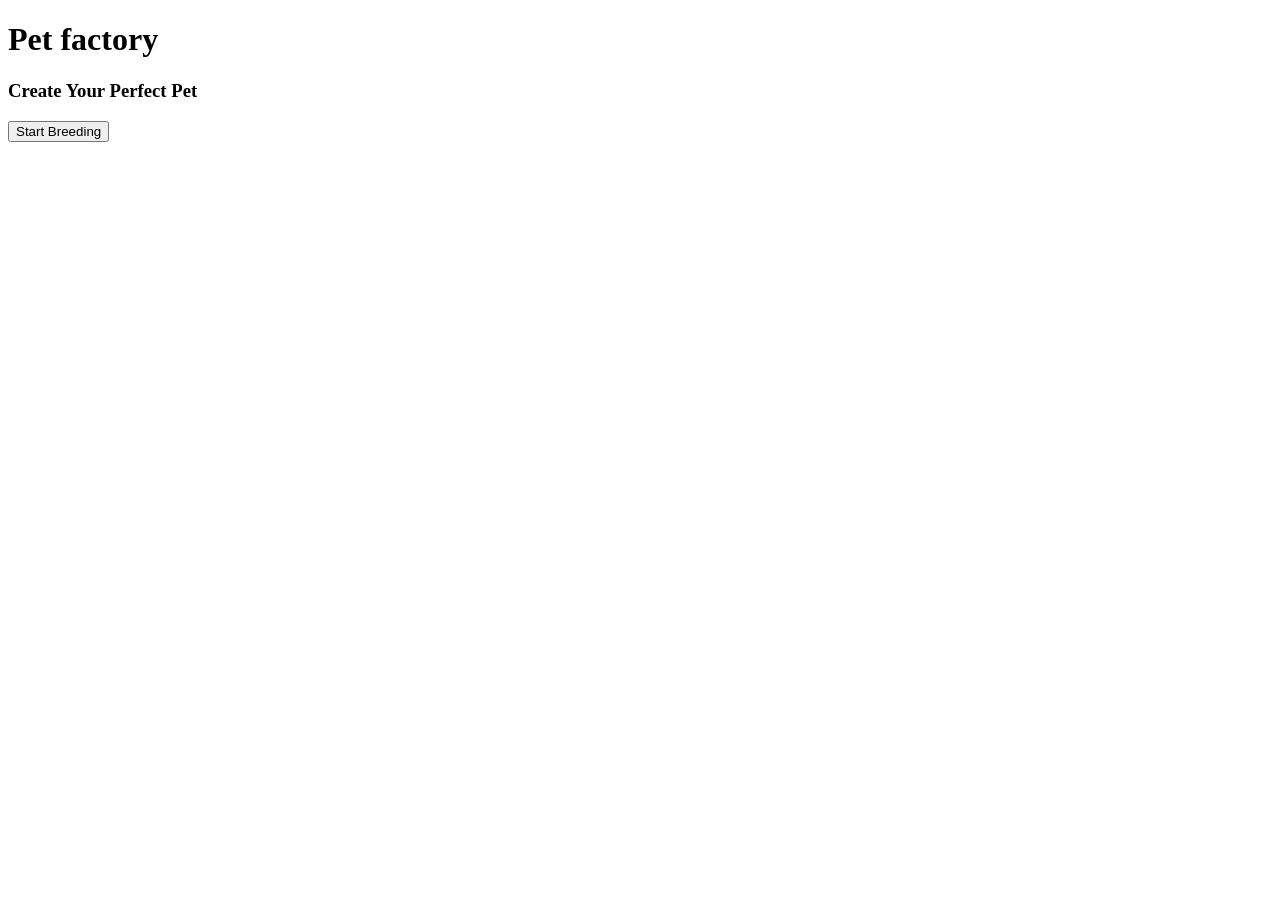
==== index.html @ 8ae59bd9 "change imge to svg" ====
<!DOCTYPE html>
<html lang="en">

<head>
    <meta charset="UTF-8">
    <meta name="viewport" content="width=device-width, initial-scale=1.0">
    <title>Homepage</title>
    <link rel="stylesheet" href="CSS/general.css">
    <link rel="icon" type="image/x-icon" href="SVG/favicons.svg">
</head>

<body>
    <h1>Pet factory</h1>
    <h3>Create Your Perfect Pet</h3>
    <a href=" choose_animal.html"><button>Start Breeding</button></a>
</body>

</html>
---- CSS/general.css ----
/* =========================================
   Avatar Container
========================================= */

.avatar-container {

    width: 300px;
    height: 300px;

    /* margin: 20px auto; */

    overflow: hidden;

    border: 1px solid black;

}


/* =========================================
   Avatar Stage
========================================= */

.avatar-stage {

    position: relative;

    width: 300px;
    height: 300px;

    overflow: hidden;

}


/* =========================================
   All Avatar Images
========================================= */

.avatar-stage img {

    position: absolute;

    left: 0;
    top: 0;

    width: 100%;
    height: 100%;

    object-fit: contain;

    transform-origin: center center;

    pointer-events: none;

}


/* =========================================
   Body
========================================= */

#bodyImg {

    left: 0;
    top: 0;

    transform: none;

}


/* =========================================
   Eye / Ear / Tail
========================================= */

#eyeImg,
#earImg,
#tailImg {

    left: 0;
    top: 0;

}

.selected {
    background: #4CAF50;
    color: white;
    border: 3px solid #2E7D32;
}

#tailImg {
    z-index: 1;
}


#earImg {
    z-index: 2;
}


#bodyImg {
    z-index: 2;
}


#eyeImg {
    z-index: 4;
}
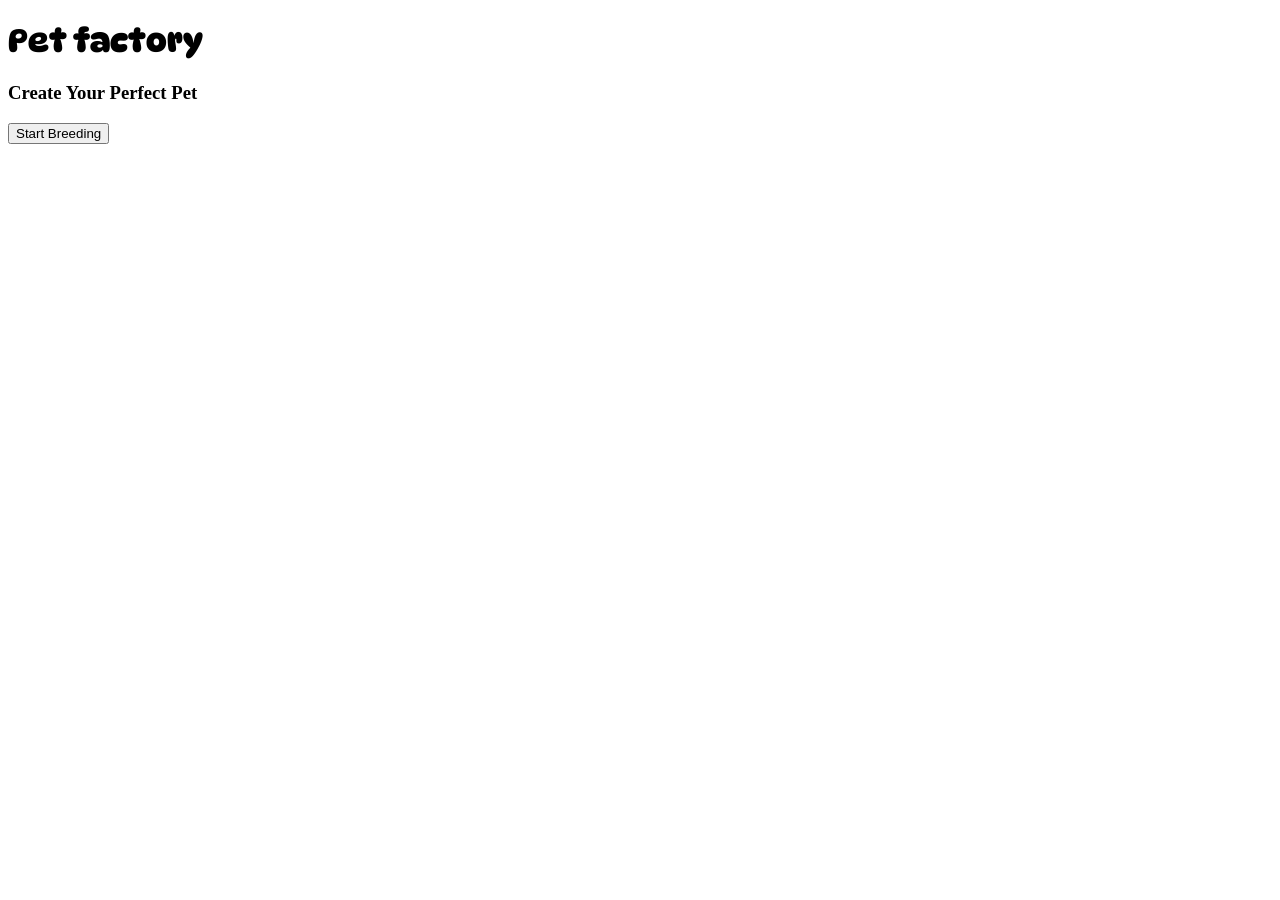
==== commit b984c889: "html add div on all content" ====
--- a/index.html
+++ b/index.html
@@ -6,13 +6,15 @@
     <meta name="viewport" content="width=device-width, initial-scale=1.0">
     <title>Homepage</title>
     <link rel="stylesheet" href="CSS/general.css">
-    <link rel="icon" type="image/x-icon" href="SVG/favicons.svg">
+    <link rel="icon" type="image/svg+xml" href="SVG/favicons.svg">
 </head>
 
 <body>
-    <h1>Pet factory</h1>
-    <h3>Create Your Perfect Pet</h3>
-    <a href=" choose_animal.html"><button>Start Breeding</button></a>
+    <div class="content">
+        <h1>Pet factory</h1>
+        <h3>Create Your Perfect Pet</h3>
+        <a href=" choose_animal.html"><button>Start Breeding</button></a>
+    </div>
 </body>
 
 </html>
--- a/CSS/general.css
+++ b/CSS/general.css
@@ -1,3 +1,9 @@
+@import url('https://fonts.googleapis.com/css2?family=DynaPuff:wght@400..700&family=Gochi+Hand&family=Nunito:ital,wght@0,200..1000;1,200..1000&display=swap');
+
+h1 {
+    font-family: 'DynaPuff', cursive;
+}
+
 /* =========================================
    Avatar Container
 ========================================= */
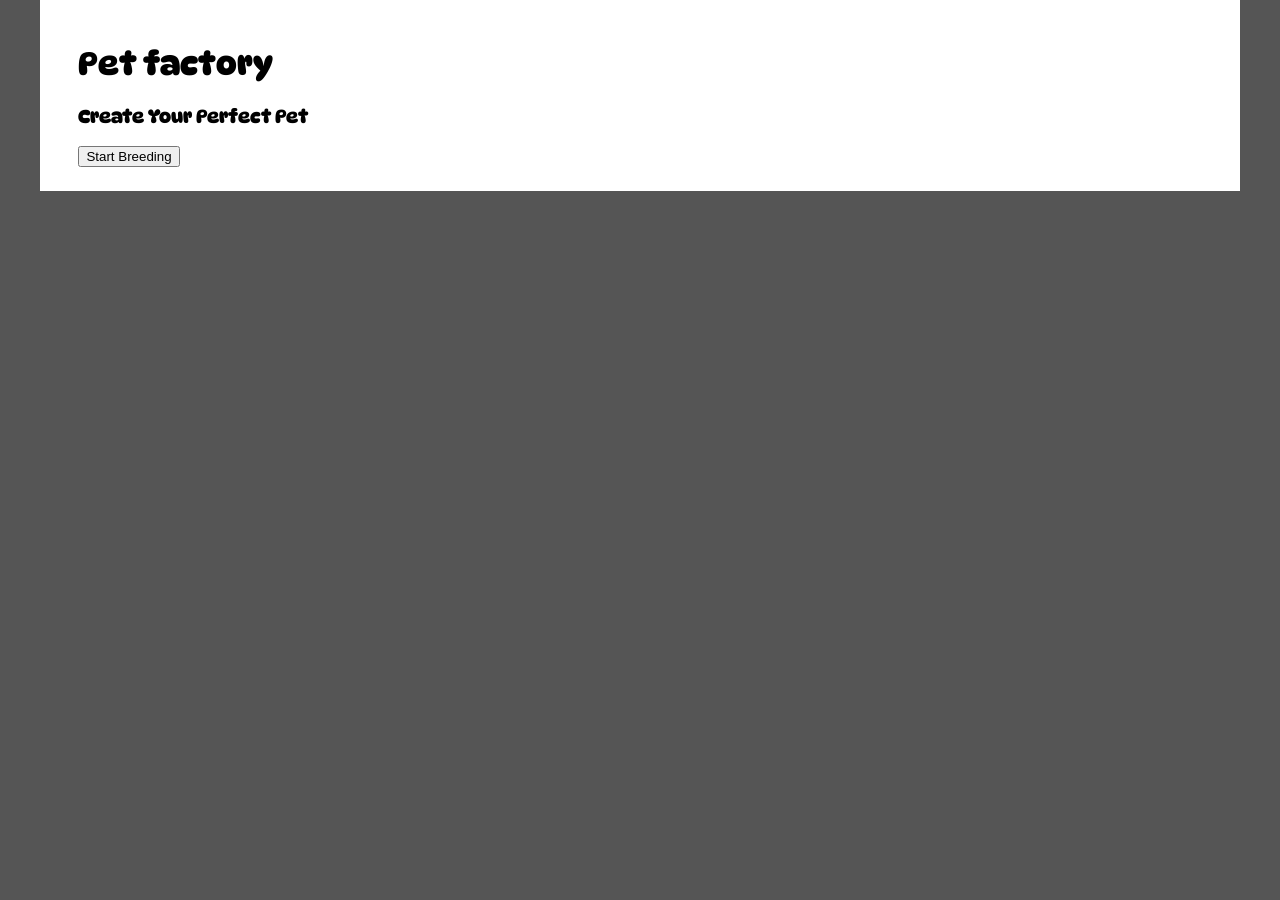
==== commit b92faacf: "add '- WonderPaws Foundry' in title" ====
--- a/index.html
+++ b/index.html
@@ -4,7 +4,7 @@
 <head>
     <meta charset="UTF-8">
     <meta name="viewport" content="width=device-width, initial-scale=1.0">
-    <title>Homepage</title>
+    <title>Homepage - WonderPaws Foundry</title>
     <link rel="stylesheet" href="CSS/general.css">
     <link rel="icon" type="image/svg+xml" href="SVG/favicons.svg">
 </head>
--- a/CSS/general.css
+++ b/CSS/general.css
@@ -1,7 +1,53 @@
 @import url('https://fonts.googleapis.com/css2?family=DynaPuff:wght@400..700&family=Gochi+Hand&family=Nunito:ital,wght@0,200..1000;1,200..1000&display=swap');
+
+:root {
+    /* 字体族设置 */
+    --font-title: 'DynaPuff', cursive, sans-serif;
+    --font-body: 'Nunito', sans-serif;
+    --font-slogan: 'Gochi Hand', cursive;
+
+    /* 响应式字号定义 */
+    /* --fs-slogan: clamp(2rem, 4vw + 1rem, 3.5rem);
+  --fs-h1: clamp(2.25rem, 3vw + 1.25rem, 3.25rem);
+  --fs-h2: clamp(1.75rem, 2.5vw + 1rem, 2.5rem);
+  --fs-h3: clamp(1.375rem, 1.5vw + 1rem, 1.875rem);
+  --fs-h4: clamp(1.125rem, 1vw + 0.875rem, 1.5rem);
+  --fs-h5: clamp(1rem, 0.75vw + 0.8rem, 1.25rem);
+  --fs-h6: clamp(0.875rem, 0.5vw + 0.75rem, 1rem);
+  --fs-body: clamp(1rem, 0.35vw + 0.9rem, 1.125rem); */
+}
+
+
+body {
+    background: #555;
+    margin: 0;
+    font-family: var(--font-body);
+}
+
+.content {
+    max-width: 1200px;
+    /* 1140 */
+    margin: 0 auto;
+    background: white;
+    padding: clamp(1rem, 2vw, 1.5rem) clamp(1rem, 3vw, 3rem);
+    box-sizing: border-box;
+}
+
+/* =========================================
+   Font Styles
+========================================= */
 
 h1 {
     font-family: 'DynaPuff', cursive;
+}
+
+h1,
+h2,
+h3,
+h4,
+h5 {
+    font-family: var(--font-title);
+    line-height: 1.2;
 }
 
 /* =========================================
@@ -111,4 +157,33 @@
 
 #eyeImg {
     z-index: 4;
+}
+
+
+/* =========================================
+   tablet responsive
+========================================= */
+
+@media(max-width: 1024px) {
+    body {
+        background: rgb(255, 0, 183);
+    }
+
+    /* .content {
+        padding: 10px 20px;
+    } */
+}
+
+/* =========================================
+   phone responsive
+========================================= */
+
+@media(max-width: 768px) {
+    body {
+        background: rgb(0, 255, 72);
+    }
+
+    /* .content {
+        padding: 10px 16px;
+    } */
 }
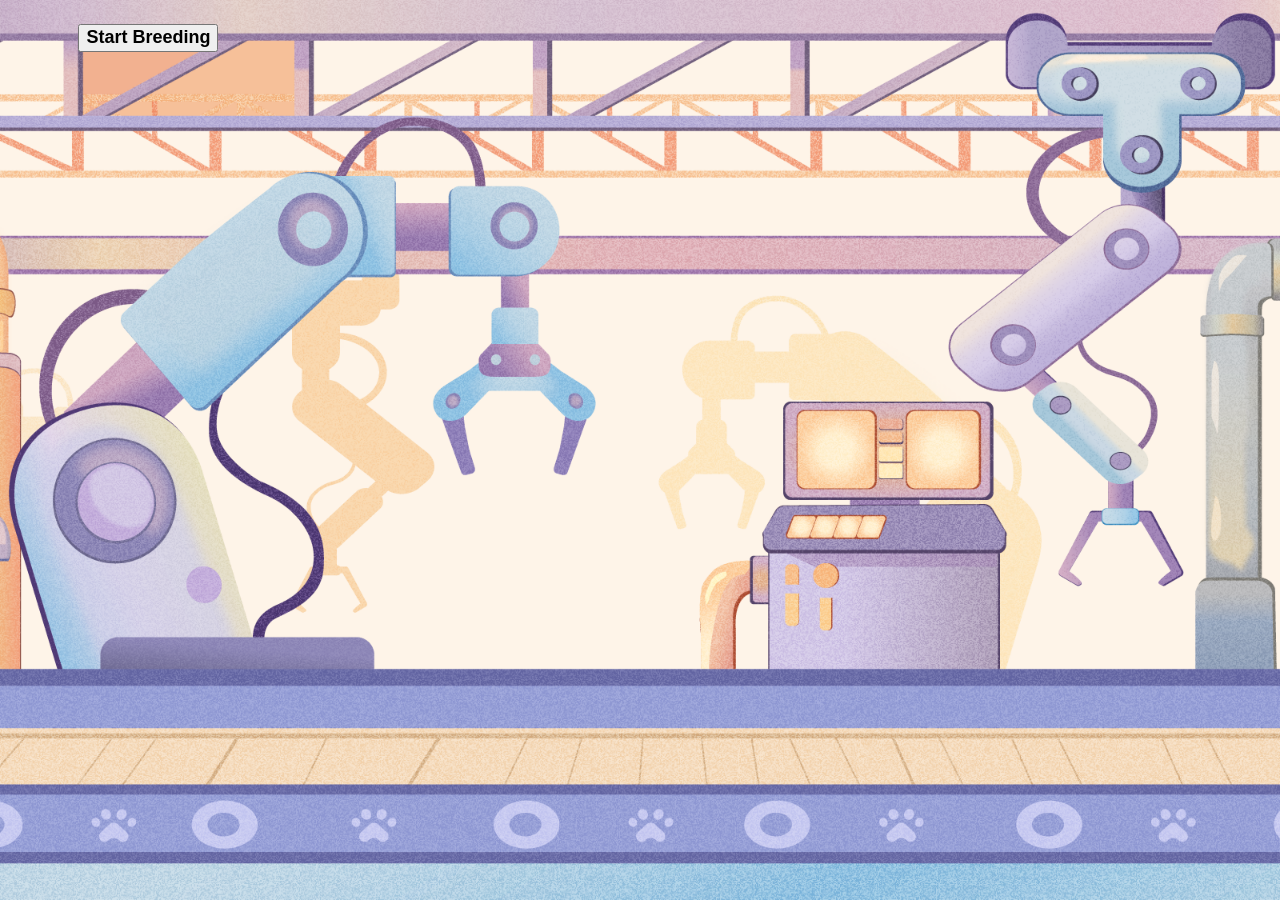
==== commit 9b58d6aa: "home page background,remove text at index.html" ====
--- a/index.html
+++ b/index.html
@@ -11,8 +11,8 @@
 
 <body>
     <div class="content">
-        <h1>Pet factory</h1>
-        <h3>Create Your Perfect Pet</h3>
+        <!-- <h1>Pet factory</h1>
+        <h3>Create Your Perfect Pet</h3> -->
         <a href=" choose_animal.html"><button>Start Breeding</button></a>
     </div>
 </body>
--- a/CSS/general.css
+++ b/CSS/general.css
@@ -6,29 +6,78 @@
     --font-body: 'Nunito', sans-serif;
     --font-slogan: 'Gochi Hand', cursive;
 
-    /* 响应式字号定义 */
-    /* --fs-slogan: clamp(2rem, 4vw + 1rem, 3.5rem);
-  --fs-h1: clamp(2.25rem, 3vw + 1.25rem, 3.25rem);
-  --fs-h2: clamp(1.75rem, 2.5vw + 1rem, 2.5rem);
-  --fs-h3: clamp(1.375rem, 1.5vw + 1rem, 1.875rem);
-  --fs-h4: clamp(1.125rem, 1vw + 0.875rem, 1.5rem);
-  --fs-h5: clamp(1rem, 0.75vw + 0.8rem, 1.25rem);
-  --fs-h6: clamp(0.875rem, 0.5vw + 0.75rem, 1rem);
-  --fs-body: clamp(1rem, 0.35vw + 0.9rem, 1.125rem); */
+    /* =========================
+     Font Size
+    ========================= */
+
+    --fs-slogan: clamp(2rem, 4vw + 1rem, 3.5rem);
+
+    --fs-h1-hero: clamp(2.25rem, 3vw + 1.25rem, 3.25rem);
+
+    --fs-h2-section: clamp(1.875rem, 2.5vw + 1rem, 2.5rem);
+
+    --fs-h3-subsection: clamp(1.5rem, 1.5vw + 1rem, 2rem);
+
+    --fs-h4: clamp(1.25rem, 1vw + 0.875rem, 1.625rem);
+
+    --fs-h5: clamp(1.125rem, 0.75vw + 0.8rem, 1.375rem);
+
+    --fs-h6: clamp(1rem, 0.5vw + 0.75rem, 1.125rem);
+
+    --fs-body: clamp(1rem, 0.35vw + 0.9rem, 1.125rem);
+
+    --fs-body-large: clamp(1.125rem, 0.5vw + 0.95rem, 1.25rem);
+
+    --fs-button: clamp(1rem, 0.35vw + 0.9rem, 1.125rem);
+
+
+    /* =========================
+     Font Weight
+    ========================= */
+
+    --fw-regular: 400;
+    --fw-medium: 500;
+    --fw-semibold: 600;
+    --fw-bold: 700;
+
+
+    /* =========================
+     Line Height
+    ========================= */
+
+    --lh-slogan: 1.3;
+
+    --lh-h1-hero: 1.1;
+    --lh-h2-section: 1.15;
+    --lh-h3-subsection: 1.2;
+    --lh-h4: 1.2;
+    --lh-h5: 1.25;
+    --lh-h6: 1.25;
+
+    --lh-body: 1.6;
+    --lh-body-large: 1.5;
+
+    --lh-button: 1.2;
+
 }
 
 
 body {
-    background: #555;
+    /* background: #555; */
     margin: 0;
     font-family: var(--font-body);
+    background-image: url("../img/Background.png");
+    background-size: cover;
+    background-repeat: no-repeat;
+    background-attachment: fixed;
+    background-position: center;
 }
 
 .content {
     max-width: 1200px;
     /* 1140 */
     margin: 0 auto;
-    background: white;
+    /* background: white; */
     padding: clamp(1rem, 2vw, 1.5rem) clamp(1rem, 3vw, 3rem);
     box-sizing: border-box;
 }
@@ -38,16 +87,73 @@
 ========================================= */
 
 h1 {
-    font-family: 'DynaPuff', cursive;
-}
-
-h1,
-h2,
-h3,
-h4,
+    font-family: "DynaPuff", sans-serif;
+    font-size: var(--fs-h1-hero);
+    font-weight: var(--fw-semibold);
+    line-height: var(--lh-h1-hero);
+}
+
+h2 {
+    font-family: "DynaPuff", sans-serif;
+    font-size: var(--fs-h2-section);
+    font-weight: var(--fw-semibold);
+    line-height: var(--lh-h2-section);
+}
+
+h3 {
+    font-family: "DynaPuff", sans-serif;
+    font-size: var(--fs-h3-subsection);
+    font-weight: var(--fw-semibold);
+    line-height: var(--lh-h3-subsection);
+}
+
+h4 {
+    font-family: "DynaPuff", sans-serif;
+    font-size: var(--fs-h4);
+    font-weight: var(--fw-medium);
+    line-height: var(--lh-h4);
+}
+
 h5 {
-    font-family: var(--font-title);
-    line-height: 1.2;
+    font-family: "DynaPuff", sans-serif;
+    font-size: var(--fs-h5);
+    font-weight: var(--fw-medium);
+    line-height: var(--lh-h5);
+}
+
+h6 {
+    font-family: "DynaPuff", sans-serif;
+    font-size: var(--fs-h6);
+    font-weight: var(--fw-medium);
+    line-height: var(--lh-h6);
+}
+
+p {
+    font-family: "Nunito", sans-serif;
+    font-size: var(--fs-body);
+    font-weight: var(--fw-regular);
+    line-height: var(--lh-body);
+}
+
+.body-large {
+    font-family: "Nunito", sans-serif;
+    font-size: var(--fs-body-large);
+    font-weight: var(--fw-regular);
+    line-height: var(--lh-body-large);
+}
+
+button {
+    font-family: "Nunito", sans-serif;
+    font-size: var(--fs-button);
+    font-weight: var(--fw-bold);
+    line-height: var(--lh-button);
+}
+
+.slogan {
+    font-family: "Gochi Hand", cursive;
+    font-size: var(--fs-slogan);
+    font-weight: var(--fw-regular);
+    line-height: var(--lh-slogan);
 }
 
 /* =========================================
@@ -165,9 +271,9 @@
 ========================================= */
 
 @media(max-width: 1024px) {
-    body {
+    /* body {
         background: rgb(255, 0, 183);
-    }
+    } */
 
     /* .content {
         padding: 10px 20px;
@@ -179,9 +285,9 @@
 ========================================= */
 
 @media(max-width: 768px) {
-    body {
+    /* body {
         background: rgb(0, 255, 72);
-    }
+    } */
 
     /* .content {
         padding: 10px 16px;
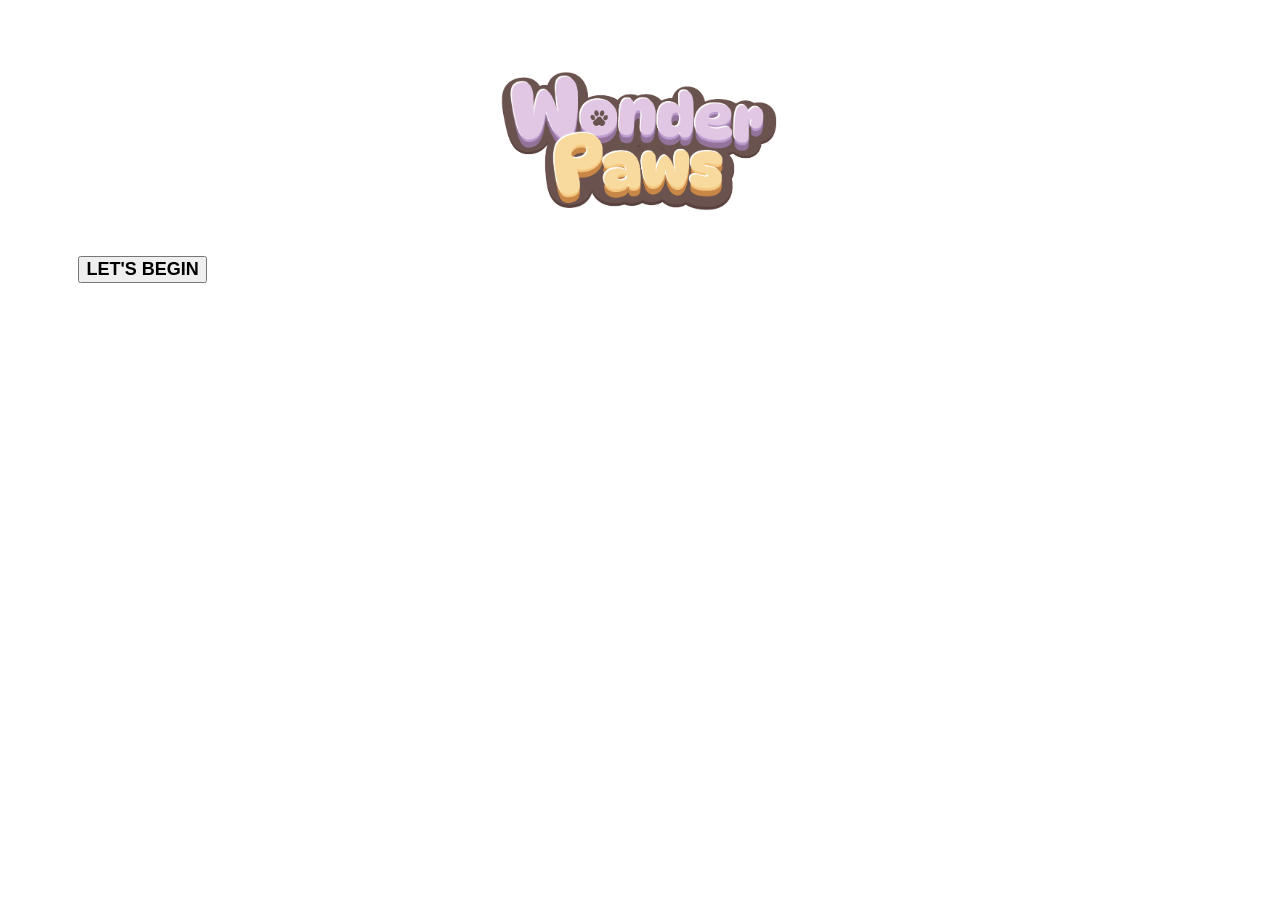
==== commit 439a68bd: "phone bg & add logo" ====
--- a/index.html
+++ b/index.html
@@ -13,7 +13,8 @@
     <div class="content">
         <!-- <h1>Pet factory</h1>
         <h3>Create Your Perfect Pet</h3> -->
-        <a href=" choose_animal.html"><button>Start Breeding</button></a>
+        <img src="img/logo.png" alt="Logo" class="logo">
+        <a href=" choose_animal.html"><button id="startButton">LET'S BEGIN</button></a>
     </div>
 </body>
 
--- a/CSS/general.css
+++ b/CSS/general.css
@@ -66,7 +66,7 @@
     /* background: #555; */
     margin: 0;
     font-family: var(--font-body);
-    background-image: url("../img/Background.png");
+    background-image: url("../img/background.png");
     background-size: cover;
     background-repeat: no-repeat;
     background-attachment: fixed;
@@ -156,6 +156,20 @@
     line-height: var(--lh-slogan);
 }
 
+
+/* =========================================
+   index logo img
+========================================= */
+.logo {
+    width: 300px;
+    height: auto;
+    display: block;
+    /* align-items: center; */
+    /* justify-content: center; */
+    margin: 0 auto;
+}
+
+
 /* =========================================
    Avatar Container
 ========================================= */
@@ -266,6 +280,7 @@
 }
 
 
+
 /* =========================================
    tablet responsive
 ========================================= */
@@ -285,9 +300,9 @@
 ========================================= */
 
 @media(max-width: 768px) {
-    /* body {
-        background: rgb(0, 255, 72);
-    } */
+    body {
+        background-image: url("../img/phone-bg.png");
+    }
 
     /* .content {
         padding: 10px 16px;
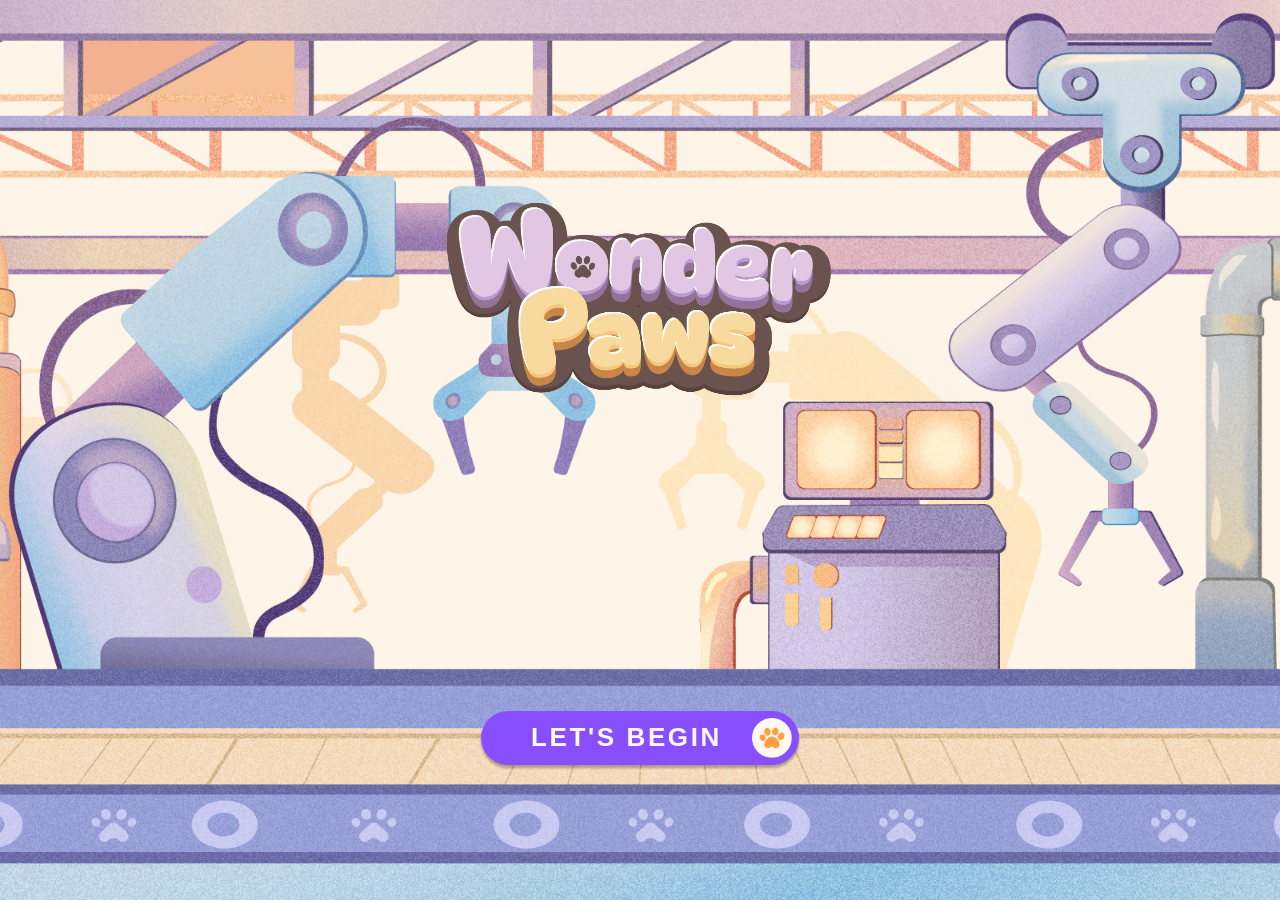
==== commit b92acc2b: "index styling button layout" ====
--- a/index.html
+++ b/index.html
@@ -6,15 +6,21 @@
     <meta name="viewport" content="width=device-width, initial-scale=1.0">
     <title>Homepage - WonderPaws Foundry</title>
     <link rel="stylesheet" href="CSS/general.css">
+    <link rel="stylesheet" href="CSS/index.css">
     <link rel="icon" type="image/svg+xml" href="SVG/favicons.svg">
 </head>
 
 <body>
     <div class="content">
-        <!-- <h1>Pet factory</h1>
-        <h3>Create Your Perfect Pet</h3> -->
-        <img src="img/logo.png" alt="Logo" class="logo">
-        <a href=" choose_animal.html"><button id="startButton">LET'S BEGIN</button></a>
+        <div id="index">
+            <!-- <h1>Pet factory</h1>
+            <h3>Create Your Perfect Pet</h3> -->
+            <img src="img/logo.png" alt="Logo" class="logo">
+            <button id="startButton" onclick="window.location.href='choose_animal.html';">
+                LET'S BEGIN
+                <img src="img/StartButtonIcon.png" alt="Button Icon" class="StartIcon">
+            </button>
+        </div>
     </div>
 </body>
 
--- a/CSS/general.css
+++ b/CSS/general.css
@@ -7,6 +7,17 @@
     --font-slogan: 'Gochi Hand', cursive;
 
     /* =========================
+     Colors
+    ========================= */
+
+    --color-background: #FFF9F1;
+    --color-text: #6A524E;
+    --color-button: #874FFF;
+    --color-button-text: #FFF9F1;
+    --color-button-hover: #FFC943;
+    --color-accent: #FF9E42;
+
+    /* =========================
      Font Size
     ========================= */
 
@@ -26,9 +37,9 @@
 
     --fs-body: clamp(1rem, 0.35vw + 0.9rem, 1.125rem);
 
-    --fs-body-large: clamp(1.125rem, 0.5vw + 0.95rem, 1.25rem);
-
-    --fs-button: clamp(1rem, 0.35vw + 0.9rem, 1.125rem);
+    --fs-body-large: clamp(1rem, 0.5vw + 0.95rem, 1.25rem);
+
+    --fs-button: clamp(1.25rem, 1vw + 0.875rem, 1.625rem);
 
 
     /* =========================
@@ -39,6 +50,8 @@
     --fw-medium: 500;
     --fw-semibold: 600;
     --fw-bold: 700;
+    --fw-extra-bold: 800;
+    --fw-black: 900;
 
 
     /* =========================
@@ -66,7 +79,7 @@
     /* background: #555; */
     margin: 0;
     font-family: var(--font-body);
-    background-image: url("../img/background.png");
+    background-image: url("../img/Background.png");
     background-size: cover;
     background-repeat: no-repeat;
     background-attachment: fixed;
@@ -135,6 +148,13 @@
     line-height: var(--lh-body);
 }
 
+.body {
+    font-family: "Nunito", sans-serif;
+    font-size: var(--fs-body);
+    font-weight: var(--fw-regular);
+    line-height: var(--lh-body);
+}
+
 .body-large {
     font-family: "Nunito", sans-serif;
     font-size: var(--fs-body-large);
@@ -145,8 +165,9 @@
 button {
     font-family: "Nunito", sans-serif;
     font-size: var(--fs-button);
-    font-weight: var(--fw-bold);
+    font-weight: var(--fw-extra-bold);
     line-height: var(--lh-button);
+    letter-spacing: 0.1em;
 }
 
 .slogan {
@@ -156,19 +177,32 @@
     line-height: var(--lh-slogan);
 }
 
-
-/* =========================================
-   index logo img
-========================================= */
-.logo {
-    width: 300px;
-    height: auto;
-    display: block;
-    /* align-items: center; */
-    /* justify-content: center; */
-    margin: 0 auto;
-}
-
+/* =========================================
+   Button Styles
+========================================= */
+#startButton {
+    background-color: var(--color-button);
+    color: var(--color-button-text);
+    display: flex;
+    align-items: center;
+    justify-content: center;
+    border: none;
+    padding: 7px 7px 7px 50px;
+    border-radius: 50px;
+    gap: 30px;
+    box-shadow: 0px 3px 2.8px rgba(0, 0, 0, 0.3);
+}
+
+#startButton:hover {
+    background-color: var(--color-button-hover);
+    color: var(--color-background);
+    cursor: pointer;
+}
+
+.StartIcon {
+    width: 40px;
+    height: 40px;
+}
 
 /* =========================================
    Avatar Container
@@ -307,4 +341,13 @@
     /* .content {
         padding: 10px 16px;
     } */
-}+}
+
+/* =========================================
+   phone background responsive
+========================================= */
+/* @media(max-width: 480px) {
+    body {
+        background-image: url("../img/phone-bg.png");
+    }
+} */
--- a/CSS/index.css
+++ b/CSS/index.css
@@ -0,0 +1,35 @@
+/* =========================================
+   content layout
+========================================= */
+.content {
+    display: flex;
+    flex-direction: column;
+    align-items: center;
+    justify-content: center;
+    height: 100vh;
+}
+
+
+/* =========================================
+   index layout
+========================================= */
+#index {
+    display: flex;
+    flex-direction: column;
+    align-items: center;
+    /* align-content: center; */
+    justify-content: space-between;
+    height: 70vh;
+    width: 100%;
+    /* gap: 30px; */
+    /* padding: clamp(2rem, 4vw + 1rem, 3.5rem); */
+}
+
+
+/* =========================================
+   index logo img
+========================================= */
+.logo {
+    width: clamp(280px, 60vw, 420px);
+    height: auto;
+}
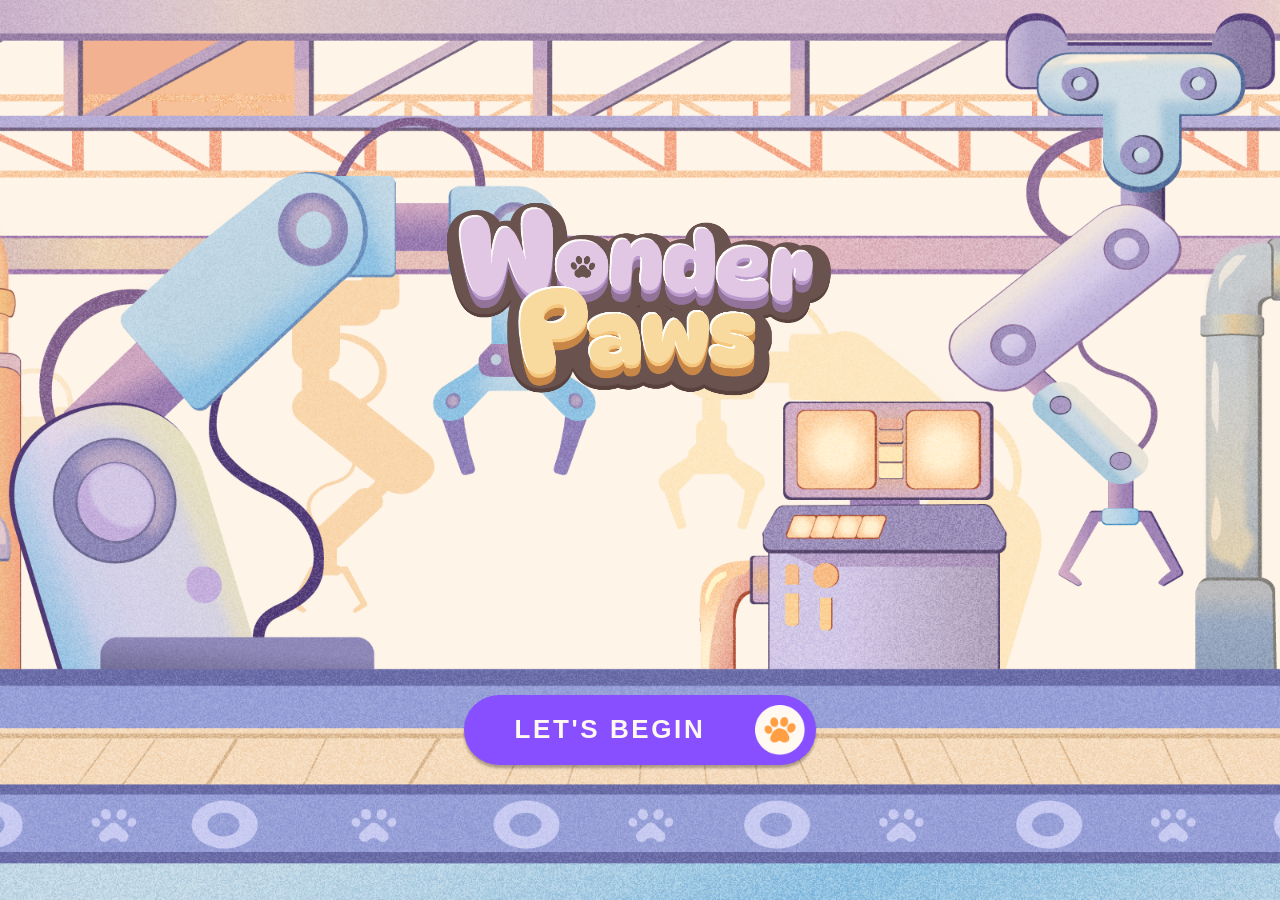
==== commit 06ae5e99: "chooseAnimalButtonImage & Result footer，layout" ====
--- a/index.html
+++ b/index.html
@@ -16,7 +16,7 @@
             <!-- <h1>Pet factory</h1>
             <h3>Create Your Perfect Pet</h3> -->
             <img src="img/logo.png" alt="Logo" class="logo">
-            <button id="startButton" onclick="window.location.href='choose_animal.html';">
+            <button id="startButton" class="Home-btn" onclick="window.location.href='choose_animal.html';">
                 LET'S BEGIN
                 <img src="img/StartButtonIcon.png" alt="Button Icon" class="StartIcon">
             </button>
--- a/CSS/general.css
+++ b/CSS/general.css
@@ -16,12 +16,16 @@
     --color-button-text: #FFF9F1;
     --color-button-hover: #FFC943;
     --color-accent: #FF9E42;
+    --color-selection-bg: #DAB3D0;
+    --border-color: #D8D0C3;
+    --footer-Allrights-bg: #7760A4;
+    --keyword-color: #8D76B9;
 
     /* =========================
      Font Size
     ========================= */
 
-    --fs-slogan: clamp(2rem, 4vw + 1rem, 3.5rem);
+    --fs-slogan: clamp(1rem, 0.35vw + 0.9rem, 1.125rem);
 
     --fs-h1-hero: clamp(2.25rem, 3vw + 1.25rem, 3.25rem);
 
@@ -37,7 +41,7 @@
 
     --fs-body: clamp(1rem, 0.35vw + 0.9rem, 1.125rem);
 
-    --fs-body-large: clamp(1rem, 0.5vw + 0.95rem, 1.25rem);
+    /* --fs-body-large: clamp(1rem, 0.5vw + 0.95rem, 1.25rem); */
 
     --fs-button: clamp(1.25rem, 1vw + 0.875rem, 1.625rem);
 
@@ -65,32 +69,38 @@
     --lh-h3-subsection: 1.2;
     --lh-h4: 1.2;
     --lh-h5: 1.25;
-    --lh-h6: 1.25;
+    /* --lh-h6: 1.25; */
 
     --lh-body: 1.6;
     --lh-body-large: 1.5;
 
     --lh-button: 1.2;
 
-}
-
-
+    --shadow: 0px 3px 2.8px rgba(0, 0, 0, 0.3);
+}
+
+* {
+    box-sizing: border-box;
+}
+
+html,
 body {
-    /* background: #555; */
+    margin: 0;
+    padding: 0;
+}
+
+body {
+    min-height: 100vh;
     margin: 0;
     font-family: var(--font-body);
-    background-image: url("../img/Background.png");
-    background-size: cover;
-    background-repeat: no-repeat;
-    background-attachment: fixed;
-    background-position: center;
+    color: var(--color-text);
+    background-color: var(--color-background);
 }
 
 .content {
     max-width: 1200px;
     /* 1140 */
     margin: 0 auto;
-    /* background: white; */
     padding: clamp(1rem, 2vw, 1.5rem) clamp(1rem, 3vw, 3rem);
     box-sizing: border-box;
 }
@@ -102,7 +112,7 @@
 h1 {
     font-family: "DynaPuff", sans-serif;
     font-size: var(--fs-h1-hero);
-    font-weight: var(--fw-semibold);
+    font-weight: var(--fw-bold);
     line-height: var(--lh-h1-hero);
 }
 
@@ -123,22 +133,23 @@
 h4 {
     font-family: "DynaPuff", sans-serif;
     font-size: var(--fs-h4);
-    font-weight: var(--fw-medium);
+    font-weight: var(--fw-semibold);
     line-height: var(--lh-h4);
 }
 
 h5 {
-    font-family: "DynaPuff", sans-serif;
+    font-family: "Nunito", sans-serif;
     font-size: var(--fs-h5);
-    font-weight: var(--fw-medium);
+    font-weight: var(--fw-semibold);
     line-height: var(--lh-h5);
 }
 
 h6 {
-    font-family: "DynaPuff", sans-serif;
+    font-family: "Nunito", sans-serif;
     font-size: var(--fs-h6);
-    font-weight: var(--fw-medium);
-    line-height: var(--lh-h6);
+    font-weight: var(--fw-semibold);
+    /* line-height: var(--lh-h6); */
+    margin: 0;
 }
 
 p {
@@ -155,19 +166,26 @@
     line-height: var(--lh-body);
 }
 
-.body-large {
+/* .body-large {
     font-family: "Nunito", sans-serif;
     font-size: var(--fs-body-large);
     font-weight: var(--fw-regular);
     line-height: var(--lh-body-large);
-}
+} */
 
 button {
     font-family: "Nunito", sans-serif;
+    border: none;
     font-size: var(--fs-button);
     font-weight: var(--fw-extra-bold);
     line-height: var(--lh-button);
     letter-spacing: 0.1em;
+    display: flex;
+    flex-direction: row;
+    align-items: center;
+    border-radius: 80px;
+    box-shadow: var(--shadow);
+    /* justify-content: center; */
 }
 
 .slogan {
@@ -180,29 +198,99 @@
 /* =========================================
    Button Styles
 ========================================= */
-#startButton {
+
+/* start button */
+#startButton,
+#restartBtn {
     background-color: var(--color-button);
     color: var(--color-button-text);
-    display: flex;
-    align-items: center;
-    justify-content: center;
-    border: none;
-    padding: 7px 7px 7px 50px;
-    border-radius: 50px;
-    gap: 30px;
-    box-shadow: 0px 3px 2.8px rgba(0, 0, 0, 0.3);
-}
-
-#startButton:hover {
+    padding:
+        clamp(7px, 0.8vw, 12px) clamp(7px, 0.8vw, 12px) clamp(7px, 0.8vw, 12px) clamp(35px, 4vw, 50px);
+    gap: clamp(35px, 4vw, 50px);
+    transition:
+        background-color 0.2s ease,
+        transform 0.2s ease;
+}
+
+#startButton:hover,
+#restartBtn:hover {
     background-color: var(--color-button-hover);
     color: var(--color-background);
+}
+
+.StartIcon {
+    width: clamp(40px, 5vw, 50px);
+    height: clamp(40px, 5vw, 50px);
+}
+
+/* Back & next button */
+#backBtn,
+#nextBtn,
+#confirmBtn {
+    padding: 10px 25px;
+    gap: clamp(10px, 4vw, 15px);
+    border: var(--color-button) solid 3px;
+}
+
+#backBtn {
+    background-color: var(--color-background);
+    color: var(--color-button);
+}
+
+#nextBtn,
+#confirmBtn {
+    background-color: var(--color-button);
+    color: var(--color-button-text);
+}
+
+#backBtn:hover,
+#nextBtn:hover,
+#confirmBtn:hover {
+    border: var(--color-button-hover) solid 3px;
+    color: var(--color-button-hover);
+}
+
+#nextBtn:hover,
+#confirmBtn:hover {
+    background-color: var(--color-button-hover);
+    color: var(--color-background);
+}
+
+.backHome {
+    width: clamp(43px, 6vw, 57px);
+    height: clamp(43px, 6vw, 57px);
+
+    padding: 0;
+    margin: 0;
+
+    /* border: none; */
+    /* outline: none; */
+
+    color: var(--color-button);
+}
+
+.backHome:hover {
+    color: var(--color-button-hover);
+}
+
+#catBtn,
+#dogBtn {
+    background-color: var(--color-background);
+    color: var(--color-button);
+    padding: 10px 25px;
+    gap: clamp(10px, 4vw, 15px);
+    border: var(--color-button) solid 3px;
+}
+
+#startButton:hover,
+#backBtn:hover,
+#nextBtn:hover,
+#confirmBtn:hover,
+.backHome:hover {
     cursor: pointer;
-}
-
-.StartIcon {
-    width: 40px;
-    height: 40px;
-}
+    transform: translateY(-2px);
+}
+
 
 /* =========================================
    Avatar Container
@@ -216,9 +304,6 @@
     /* margin: 20px auto; */
 
     overflow: hidden;
-
-    border: 1px solid black;
-
 }
 
 
@@ -320,6 +405,23 @@
 ========================================= */
 
 @media(max-width: 1024px) {
+    :root {
+        --fs-button: clamp(1.5rem, 1.5vw + 1rem, 2rem);
+    }
+
+    /* =========================================
+        Button Styles
+    ========================================= */
+    #startButton {
+        padding:
+            clamp(10px, 0.8vw, 12px) clamp(10px, 0.8vw, 12px) clamp(10px, 0.8vw, 12px) clamp(35px, 4vw, 50px);
+    }
+
+    .StartIcon {
+        width: clamp(50px, 5vw, 60px);
+        height: clamp(50px, 5vw, 60px);
+    }
+
     /* body {
         background: rgb(255, 0, 183);
     } */
@@ -334,13 +436,23 @@
 ========================================= */
 
 @media(max-width: 768px) {
-    body {
-        background-image: url("../img/phone-bg.png");
-    }
-
-    /* .content {
-        padding: 10px 16px;
-    } */
+    :root {
+        --fs-button: clamp(1.25rem, 1vw + 0.875rem, 1.625rem);
+    }
+
+    /* =========================================
+        Button Styles
+    ========================================= */
+    #startButton {
+        padding:
+            clamp(7px, 0.8vw, 12px) clamp(7px, 0.8vw, 12px) clamp(7px, 0.8vw, 12px) clamp(35px, 4vw, 50px);
+    }
+
+    .StartIcon {
+        width: clamp(40px, 5vw, 50px);
+        height: clamp(40px, 5vw, 50px);
+    }
+
 }
 
 /* =========================================
--- a/CSS/index.css
+++ b/CSS/index.css
@@ -1,3 +1,12 @@
+body {
+    min-height: 100vh;
+    background-image: url("../img/Background.png");
+    background-size: cover;
+    background-repeat: no-repeat;
+    background-attachment: fixed;
+    background-position: center;
+}
+
 /* =========================================
    content layout
 ========================================= */
@@ -32,4 +41,14 @@
 .logo {
     width: clamp(280px, 60vw, 420px);
     height: auto;
+}
+
+
+/* =========================================
+   phone responsive
+========================================= */
+@media(max-width: 768px) {
+    body {
+        background-image: url("../img/phone-bg.png");
+    }
 }
